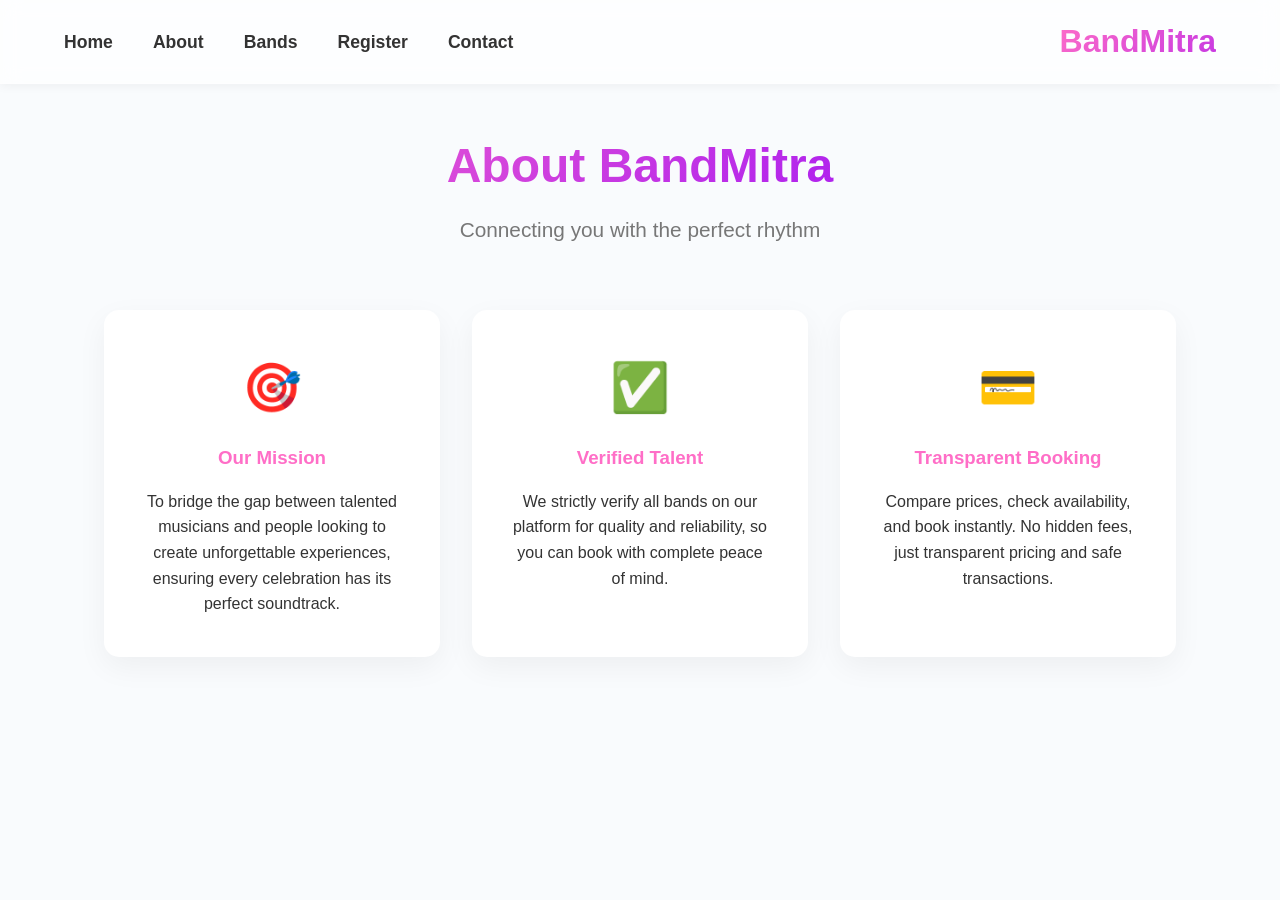
==== about.html @ 31b4fa04 "commit" ====
<!DOCTYPE html>
<html lang="en">
<head>
  <meta charset="UTF-8">
  <meta name="viewport" content="width=device-width, initial-scale=1.0">
  <title>About Us | BandMitra</title>
  <link rel="stylesheet" href="style.css">
</head>
<body>

  <nav class="navbar">
    <ul class="nav-links">
      <li><a href="index.html">Home</a></li>
      <li><a href="about.html">About</a></li>
      <li><a href="bands.html">Bands</a></li>
      <li><a href="register.html">Register</a></li>
      <li><a href="contact.html">Contact</a></li>
    </ul>
    <div class="logo"><a href="index.html" style="text-decoration: none;">BandMitra</a></div>
  </nav>

  <main class="container">
    <header class="section-header">
      <h1 class="section-title">About BandMitra</h1>
      <p class="section-subtitle">Connecting you with the perfect rhythm</p>
    </header>
    
    <div class="band-list" style="grid-template-columns: repeat(auto-fit, minmax(300px, 1fr));">
      <div class="feature-card">
        <div class="card-icon">🎯</div>
        <h3>Our Mission</h3>
        <p>To bridge the gap between talented musicians and people looking to create unforgettable experiences, ensuring every celebration has its perfect soundtrack.</p>
      </div>
      
      <div class="feature-card">
        <div class="card-icon">✅</div>
        <h3>Verified Talent</h3>
        <p>We strictly verify all bands on our platform for quality and reliability, so you can book with complete peace of mind.</p>
      </div>
      
      <div class="feature-card">
        <div class="card-icon">💳</div>
        <h3>Transparent Booking</h3>
        <p>Compare prices, check availability, and book instantly. No hidden fees, just transparent pricing and safe transactions.</p>
      </div>
    </div>
  </main>

  <script src="script.js"></script>
</body>
</html>
---- style.css ----
/* --- CSS Variables & Root Theme --- */
:root {
  --primary-gradient: linear-gradient(135deg, #ff6ec7, #8c00ff); 
  --secondary-gradient: linear-gradient(135deg, #ffd700, #ff8c00); 
  --bg-color: #f9fbfd;
  --text-dark: #333333;
  --text-light: #ffffff;
  --glass-bg: rgba(255, 255, 255, 0.7);
  --glass-border: rgba(255, 255, 255, 0.3);
  --transition-speed: 0.3s;
}

/* --- Base Styles --- */
* {
  margin: 0;
  padding: 0;
  box-sizing: border-box;
  font-family: 'Segoe UI', Tahoma, Geneva, Verdana, sans-serif;
}

body {
  background-color: var(--bg-color);
  color: var(--text-dark);
  overflow-x: hidden;
  line-height: 1.6;
}

/* Stops scrolling specifically on the home page */
.home-body {
  overflow: hidden; 
}

/* --- Base Animations --- */
@keyframes fadeInUp {
  from { opacity: 0; transform: translateY(30px); }
  to { opacity: 1; transform: translateY(0); }
}

@keyframes gradientShift {
  0% { background-position: 0% 50%; }
  50% { background-position: 100% 50%; }
  100% { background-position: 0% 50%; }
}

/* --- Navbar --- */
.navbar {
  display: flex;
  justify-content: space-between;
  align-items: center;
  padding: 1rem 5%;
  position: fixed;
  top: 0;
  width: 100%;
  background: var(--glass-bg);
  backdrop-filter: blur(10px);
  border-bottom: 1px solid var(--glass-border);
  box-shadow: 0 2px 10px rgba(0, 0, 0, 0.05);
  z-index: 1000;
  transition: all var(--transition-speed) ease;
}

.nav-links {
  list-style: none;
  display: flex;
  gap: 2.5rem;
}

.nav-links li a {
  text-decoration: none;
  color: var(--text-dark);
  font-weight: 600;
  font-size: 1.1rem;
  position: relative;
  transition: color var(--transition-speed);
}

.nav-links li a::after {
  content: '';
  position: absolute;
  width: 0;
  height: 2.5px;
  bottom: -4px;
  left: 0;
  background: var(--primary-gradient);
  transition: width var(--transition-speed) ease;
}

.nav-links li a:hover {
  color: #ff6ec7;
}

.nav-links li a:hover::after {
  width: 100%;
}

.logo {
  text-decoration: none;
  font-size: 2rem;
  font-weight: 800;
  background: var(--primary-gradient);
  -webkit-background-clip: text;
  -webkit-text-fill-color: transparent;
  background-size: 200% 200%;
  animation: gradientShift 5s ease infinite;
  cursor: pointer;
  color: inherit;
}

/* --- Buttons --- */
.btn {
  padding: 0.8rem 2rem;
  border: none;
  border-radius: 30px;
  cursor: pointer;
  font-weight: bold;
  font-size: 1.1rem;
  transition: all var(--transition-speed) ease;
  box-shadow: 0 4px 15px rgba(255, 110, 199, 0.3);
}

.btn-primary {
  background: var(--primary-gradient);
  color: var(--text-light);
}

/* --- Shared Layout Classes --- */
.container {
  max-width: 1200px;
  margin: 0 auto;
  padding: 8rem 5% 4rem; /* Added top padding to clear navbar */
  animation: fadeInUp 0.8s ease forwards;
}

.section-header {
  text-align: center;
  margin-bottom: 4rem;
}

.section-title {
  font-size: 3rem;
  font-weight: 800;
  margin-bottom: 0.5rem;
  background: var(--primary-gradient);
  -webkit-background-clip: text;
  -webkit-text-fill-color: transparent;
}

.section-subtitle {
  font-size: 1.3rem;
  color: #777;
}

/* ========================================================
   FULL SCREEN HERO IMAGE (HOME PAGE)
   ======================================================== */
.hero-fullscreen {
  position: absolute;
  top: 0;
  left: 0;
  width: 100vw;
  height: 100vh;
  z-index: -1; /* Keeps it behind the navbar and buttons */
  overflow: hidden;
  background-color: #000; /* Fallback color */
}

.hero-img {
  width: 100%;
  height: 100%;
  object-fit: cover; /* Stretches the image to fill the screen perfectly without squishing */
  filter: brightness(0.90); /* Slightly darkens the image so your buttons pop more */
}

/* ========================================================
   BUTTON STYLES & ANIMATIONS (MID-LEFT & BOTTOM-RIGHT) 
   ======================================================== */

@keyframes slideInLeft {
  from { opacity: 0; transform: translate(-50px, -50%); }
  to { opacity: 1; transform: translate(0, -50%); }
}

@keyframes floatBounce {
  0%, 100% { transform: translateY(0); }
  50% { transform: translateY(-12px); }
}

/* Mid Left Button (Over the Image) */
.btn-mid-left {
  position: absolute;
  bottom: 15%;
  left: 5%; 
  transform: translateY(-50%);
  padding: 1rem 2rem;
  font-size: 1.2rem;
  font-weight: bold;
  color: white;
  text-decoration: none;
  background: linear-gradient(135deg, #ff416c, #ff4b2b); 
  border-radius: 30px;
  box-shadow: 0 5px 20px rgba(255, 65, 108, 0.5);
  z-index: 10;
  
  animation: slideInLeft 1s ease-out forwards;
  transition: transform 0.3s ease, box-shadow 0.3s ease, background 0.3s ease;
}

.btn-mid-left:hover {
  transform: translateY(-50%) scale(1.08); 
  box-shadow: 0 8px 30px rgba(255, 65, 108, 0.8);
  background: linear-gradient(135deg, #ff4b2b, #ff416c); 
}

/* Floating Bottom Right Button (Add Band) */
.btn-floating-right {
  position: fixed;
  bottom: 40px;
  right: 40px;
  padding: 1rem 2rem;
  font-size: 1.2rem;
  font-weight: bold;
  color: white;
  text-decoration: none;
  background: var(--primary-gradient); 
  border-radius: 50px;
  box-shadow: 0 10px 25px rgba(140, 0, 255, 0.4);
  z-index: 9999;
  
  animation: floatBounce 3s infinite ease-in-out;
  transition: transform 0.3s ease, box-shadow 0.3s ease;
  
  display: flex;
  align-items: center;
  gap: 8px;
}

.btn-floating-right:hover {
  animation-play-state: paused;
  transform: scale(1.1) translateY(-5px);
  box-shadow: 0 15px 35px rgba(140, 0, 255, 0.7);
  background: linear-gradient(135deg, #8c00ff, #ff6ec7);
}

/* --- Register Page Specific --- */
.form-card {
  background: var(--glass-bg);
  padding: 3rem;
  border-radius: 15px;
  box-shadow: 0 10px 30px rgba(0,0,0,0.1);
  max-width: 600px;
  margin: 0 auto;
}

.form-group {
  margin-bottom: 1.5rem;
}

.form-group label {
  display: block;
  margin-bottom: 0.5rem;
  font-weight: 600;
  color: #555;
}

.form-input {
  width: 100%;
  padding: 12px;
  border: 2px solid #ddd;
  border-radius: 8px;
  transition: all var(--transition-speed);
  font-size: 1rem;
}

.form-input:focus {
  outline: none;
  border-color: #ff6ec7;
  box-shadow: 0 0 0 3px rgba(255, 110, 199, 0.1);
}

.band-list-section {
  margin-top: 5rem;
  animation: fadeInUp 1s ease forwards;
}

.band-list {
  display: grid;
  grid-template-columns: repeat(auto-fill, minmax(300px, 1fr));
  gap: 2rem;
}

.band-card {
  background: var(--text-light);
  padding: 2rem;
  border-radius: 15px;
  box-shadow: 0 5px 15px rgba(0,0,0,0.05);
  text-align: center;
  border-bottom: 4px solid #ff6ec7;
  transition: transform var(--transition-speed);
}

.band-card:hover {
  transform: translateY(-5px);
}

.band-card h3 {
  font-size: 1.5rem;
  color: #ff6ec7;
  margin-bottom: 10px;
}

.band-card .price {
  font-size: 1.8rem;
  font-weight: 800;
  color: var(--text-dark);
  margin: 10px 0;
}

/* --- About & Contact Specific --- */
.feature-card, .contact-card {
  background: var(--text-light);
  padding: 2.5rem;
  border-radius: 15px;
  box-shadow: 0 10px 30px rgba(0,0,0,0.05);
  text-align: center;
  transition: transform var(--transition-speed);
}

.feature-card:hover, .contact-card:hover {
  transform: translateY(-8px);
}

.card-icon {
  font-size: 3rem;
  margin-bottom: 1rem;
}

.feature-card h3, .contact-card h3 {
  color: #ff6ec7;
  margin-bottom: 1rem;
}

/* ========================================================
   BANDS.HTML SPECIFIC STYLES (APP UI MOCKUP)
   ======================================================== */

.bands-body {
  background-color: #ffffff;
  padding-top: 80px; /* Offset for navbar */
}

.app-container {
  max-width: 1200px;
  margin: 0 auto;
  padding: 20px 5%;
}

/* Search Bar */
.search-section {
  padding: 15px 0;
  border-bottom: 1px solid #eee;
}

.search-box {
  display: flex;
  align-items: center;
  background: #f5f5f5;
  border-radius: 8px;
  padding: 10px 15px;
  border: 1px solid #e0e0e0;
  transition: all 0.3s ease;
}

.search-box:focus-within {
  border-color: #ff6ec7;
  box-shadow: 0 0 8px rgba(255, 110, 199, 0.2);
}

.search-icon {
  margin-right: 10px;
  color: #888;
}

.search-box input {
  border: none;
  background: transparent;
  width: 100%;
  font-size: 1rem;
  outline: none;
  color: #333;
}

.filter-label {
  font-size: 0.8rem;
  color: #777;
  letter-spacing: 1px;
  text-transform: uppercase;
}

.filter-dropdown {
  font-size: 1.5rem;
  color: #0088cc;
  margin: 5px 0 15px 0;
  cursor: pointer;
}

.pill {
  padding: 8px 16px;
  border: 1px solid #ddd;
  background: white;
  border-radius: 20px;
  font-size: 0.9rem;
  color: #333;
  cursor: pointer;
  transition: all 0.3s ease;
}

.pill:hover {
  background: #f0f0f0;
  border-color: #ccc;
  transform: translateY(-2px);
}

/* Main Grid Layout */
.registered-bands-header {
  padding: 20px 0;
}

.registered-bands-header h2 {
  font-size: 1.3rem;
  color: #222;
}

.bands-app-grid {
  display: grid;
  grid-template-columns: repeat(3, 1fr); /* Exactly 3 columns */
  gap: 20px;
  padding-bottom: 50px;
}

/* Responsive Grid Fallback */
@media (max-width: 900px) {
  .bands-app-grid { grid-template-columns: repeat(2, 1fr); }
}
@media (max-width: 600px) {
  .bands-app-grid { grid-template-columns: 1fr; }
}

/* Card Styling */
.app-card {
  background: white;
  border: 1px solid black;
  border-radius: 12px;
  overflow: hidden;
  box-shadow: 0 4px 10px rgba(0,0,0,0.03);
  transition: transform 0.3s ease, box-shadow 0.3s ease;
  display: flex;
  flex-direction: column;
}

.app-card:hover {
  transform: translateY(-5px);
  box-shadow: 0 10px 20px rgba(0,0,0,0.1);
}

.app-card-img-container {
  position: relative;
  height: 250px;
  width: 100%;
}

.app-card-img-container img {
  width: 100%;
  height: 100%;
  object-fit: cover;
}

.coupon-badge {
  position: absolute;
  bottom: 10px;
  left: 10px;
  background: linear-gradient(135deg, #ff7e5f, #feb47b);
  color: white;
  padding: 4px 10px;
  border-radius: 4px;
  font-size: 0.75rem;
  font-weight: bold;
  box-shadow: 0 2px 5px rgba(0,0,0,0.2);
}

/* Card Content */
.app-card-content {
  padding: 15px;
  display: flex;
  flex-direction: column;
  flex-grow: 1;
}

.app-card-tags {
  display: flex;
  gap: 8px;
  margin-bottom: 10px;
}

.tag {
  background: #f4f6f8;
  color: #555;
  padding: 4px 8px;
  border-radius: 4px;
  font-size: 0.7rem;
  font-weight: bold;
  letter-spacing: 0.5px;
}

.app-card-title {
  font-size: 1.1rem;
  color: #222;
  margin-bottom: 8px;
  font-weight: 700;
  line-height: 1.3;
}

.app-card-location {
  font-size: 0.9rem;
  color: #666;
  margin-bottom: 15px;
}

/* Footer & Pricing */
.app-card-footer {
  margin-top: auto; /* Pushes footer to the bottom */
  display: flex;
  justify-content: space-between;
  align-items: flex-end;
}

.current-price {
  font-size: 1.3rem;
  font-weight: 800;
  color: #222;
  display: block;
}

.discount-row {
  display: flex;
  align-items: center;
  gap: 5px;
  margin-top: 2px;
}

.old-price {
  font-size: 0.85rem;
  color: #999;
  text-decoration: line-through;
}

.discount-percent {
  font-size: 0.85rem;
  color: #e5824c;
  font-weight: bold;
}

/* Book Now Button */
.book-now-btn {
  background: linear-gradient(135deg, #ff7e5f, #ff4b2b);
  color: white;
  border: none;
  padding: 8px 16px;
  border-radius: 6px;
  font-weight: bold;
  font-size: 0.9rem;
  cursor: pointer;
  transition: all 0.3s ease;
  box-shadow: 0 3px 10px rgba(255, 75, 43, 0.3);
}

.book-now-btn:hover {
  transform: scale(1.05);
  box-shadow: 0 5px 15px rgba(255, 75, 43, 0.5);
  background: linear-gradient(135deg, #ff4b2b, #ff7e5f);
}
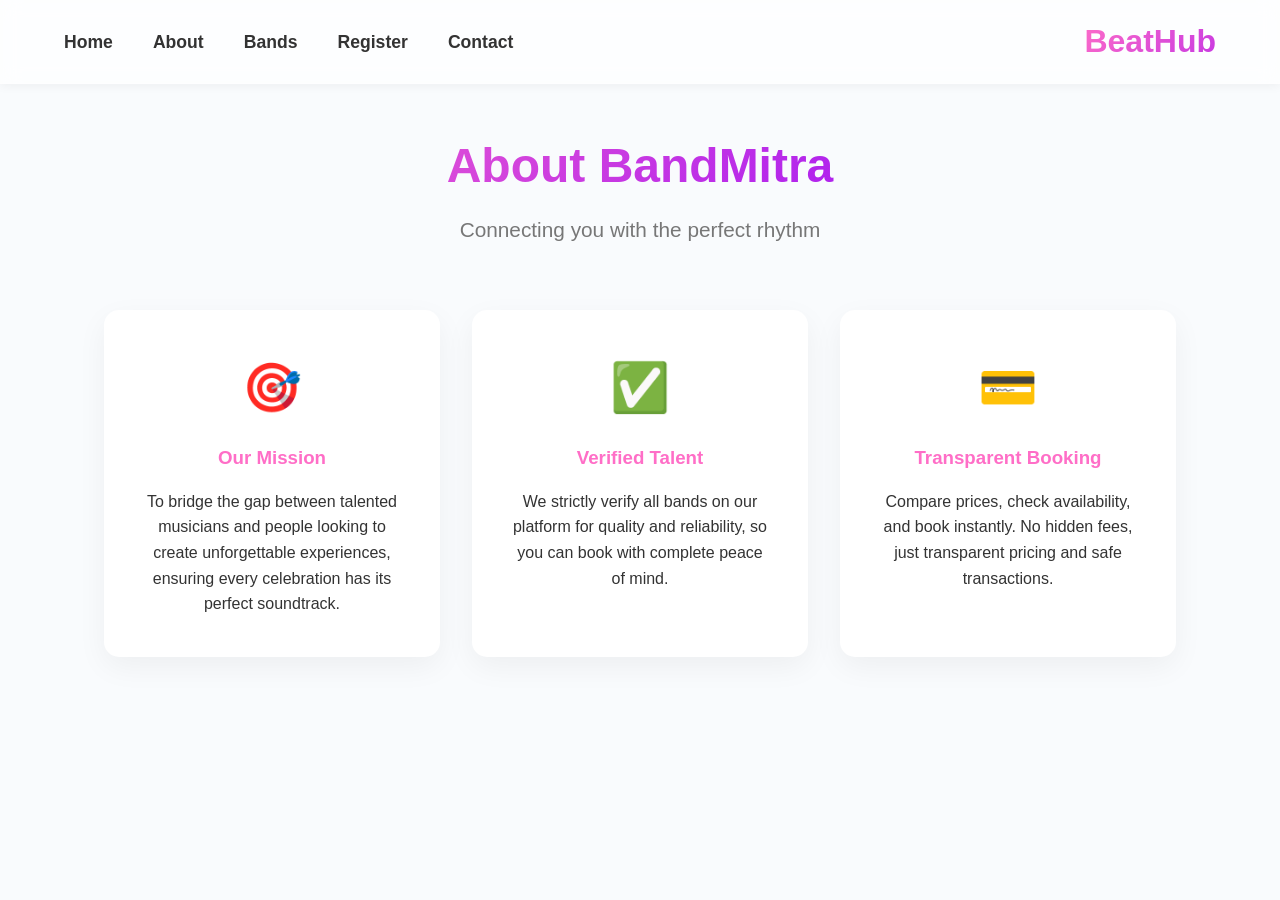
==== commit c2108da2: "commit" ====
--- a/about.html
+++ b/about.html
@@ -3,7 +3,7 @@
 <head>
   <meta charset="UTF-8">
   <meta name="viewport" content="width=device-width, initial-scale=1.0">
-  <title>About Us | BandMitra</title>
+  <title>About Us | BeatHub</title>
   <link rel="stylesheet" href="style.css">
 </head>
 <body>
@@ -16,7 +16,7 @@
       <li><a href="register.html">Register</a></li>
       <li><a href="contact.html">Contact</a></li>
     </ul>
-    <div class="logo"><a href="index.html" style="text-decoration: none;">BandMitra</a></div>
+    <div class="logo"><a href="index.html" style="text-decoration: none;">BeatHub</a></div>
   </nav>
 
   <main class="container">
--- a/style.css
+++ b/style.css
@@ -94,6 +94,8 @@
 }
 
 .logo {
+  display: flex;
+  gap: 2px;
   text-decoration: none;
   font-size: 2rem;
   font-weight: 800;
@@ -104,6 +106,11 @@
   animation: gradientShift 5s ease infinite;
   cursor: pointer;
   color: inherit;
+}
+
+.img-logo {
+  width: 60px;
+  /* gap: 5px; */
 }
 
 /* --- Buttons --- */
